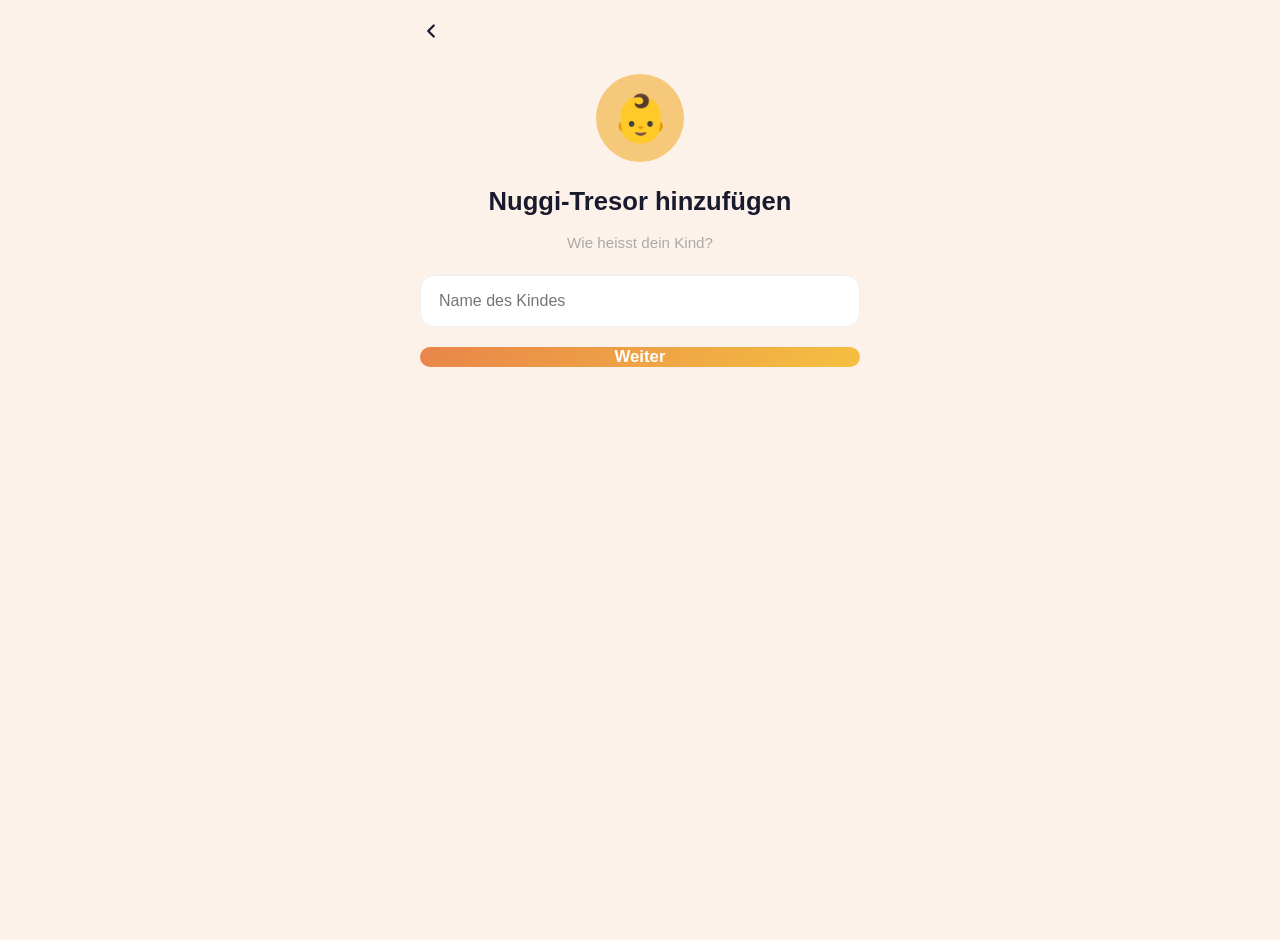
==== add-tresor.html @ a55d3f52 "Erste Anpassungen für die Nuggi App" ====
<!DOCTYPE html>
<html lang="de">
  <head>
    <meta charset="UTF-8" />
    <meta name="viewport" content="width=device-width, initial-scale=1.0" />
    <title>Tresor hinzufügen</title>
    <link rel="stylesheet" href="css/style.css" />
  </head>
  <body class="dashboard">
    <div class="add-container">

      <!-- Step 1: Name -->
      <div id="step1" class="step">
        <div class="step-topbar">
          <button class="icon-btn back-btn" onclick="window.location.href='dashboard.html'">
            <svg width="22" height="22" viewBox="0 0 24 24" fill="none" stroke="currentColor" stroke-width="2.5" stroke-linecap="round" stroke-linejoin="round"><polyline points="15 18 9 12 15 6"/></svg>
          </button>
        </div>
        <div class="step-body">
          <div class="avatar avatar-xl">👶</div>
          <h1 class="step-title">Nuggi-Tresor hinzufügen</h1>
          <p class="step-subtitle">Wie heisst dein Kind?</p>
          <input type="text" id="childName" class="name-input" placeholder="Name des Kindes" />
          <button id="toStep2Btn" class="btn-primary">Weiter</button>
        </div>
      </div>

      <!-- Step 2: Avatar -->
      <div id="step2" class="step hidden">
        <div class="step-topbar">
          <button class="icon-btn back-btn" onclick="showStep(1)">
            <svg width="22" height="22" viewBox="0 0 24 24" fill="none" stroke="currentColor" stroke-width="2.5" stroke-linecap="round" stroke-linejoin="round"><polyline points="15 18 9 12 15 6"/></svg>
          </button>
        </div>
        <h1 class="step-title">Wähle einen Avatar</h1>
        <p class="step-subtitle" id="avatarSubtitle">Dieser beschützt deinen Nuggi</p>
        <div class="animal-grid" id="animalGrid"></div>
        <button id="toStep3Btn" class="btn-primary" disabled>Tresor erstellen</button>
      </div>

      <!-- Step 3: Goal -->
      <div id="step3" class="step hidden">
        <div class="step-topbar">
          <button class="icon-btn back-btn" onclick="showStep(2)">
            <svg width="22" height="22" viewBox="0 0 24 24" fill="none" stroke="currentColor" stroke-width="2.5" stroke-linecap="round" stroke-linejoin="round"><polyline points="15 18 9 12 15 6"/></svg>
          </button>
        </div>
        <div class="step-body">
          <div class="avatar avatar-xl" id="selectedAvatar">🐼</div>
          <h1 class="step-title">Tages-Ziel setzen</h1>
          <p class="step-subtitle">Wie viele Stunden soll der Nuggi täglich im Tresor sein?</p>
          <div class="card goal-card">
            <div class="time-display" id="timeDisplay">8:00</div>
            <div class="time-unit-label">Stunden : Minuten</div>
            <div class="slider-section">
              <div class="slider-header">
                <span>Stunden</span>
                <span id="hLabel" class="slider-value">8h</span>
              </div>
              <input type="range" id="hoursSlider" min="0" max="24" value="8" />
              <div class="slider-marks"><span>0h</span><span>24h</span></div>
            </div>
            <div class="slider-section">
              <div class="slider-header">
                <span>Minuten</span>
                <span id="mLabel" class="slider-value">0m</span>
              </div>
              <input type="range" id="minutesSlider" min="0" max="59" value="0" />
              <div class="slider-marks"><span>0m</span><span>59m</span></div>
            </div>
          </div>
          <button id="saveTresorBtn" class="btn-primary">Ziel speichern</button>
        </div>
      </div>

    </div>
    <script src="js/add-tresor.js"></script>
  </body>
</html>
---- css/style.css ----
/* style.css */
body {
  font-family: Arial, sans-serif;
  margin: 20px;
  max-width: 600px;
  line-height: 1.5;
}

h1 {
  margin-bottom: 1em;
}

form > div {
  margin-bottom: 1em;
}

label {
  display: inline-block;
  width: 80px;
}

input[type="email"],
input[type="password"] {
  width: 200px;
  padding: 4px;
}

button {
  padding: 8px 16px;
  cursor: pointer;
}

p {
  margin-top: 1em;
}

/* ===== DASHBOARD ===== */
body.dashboard {
  max-width: 100%;
  min-height: 100vh;
  margin: 0;
  padding: 0;
  background: #FDF2EA;
  line-height: 1.5;
}

body.dashboard h1 {
  margin-bottom: 0;
}

body.dashboard button {
  padding: 0;
}

.app-container {
  max-width: 440px;
  margin: 0 auto;
  padding: 28px 16px 40px;
  display: flex;
  flex-direction: column;
  gap: 16px;
}

.card {
  background: #fff;
  border-radius: 20px;
  box-shadow: 0 2px 16px rgba(0, 0, 0, 0.07);
  padding: 20px;
}

/* Header card */
.header-card {
  display: flex;
  align-items: center;
  gap: 14px;
}

.avatar {
  width: 54px;
  height: 54px;
  border-radius: 50%;
  background: #FDE8D5;
  display: flex;
  align-items: center;
  justify-content: center;
  font-size: 26px;
  flex-shrink: 0;
}

.header-text {
  flex: 1;
}

.header-text h1 {
  font-size: 1.25em;
  color: #1a1a2e;
  margin: 0 0 2px;
}

.header-text p {
  margin: 0;
  font-size: 0.85em;
  color: #999;
}

.header-icons {
  display: flex;
  gap: 8px;
  flex-shrink: 0;
}

.icon-btn {
  background: none;
  border: none;
  cursor: pointer;
  color: #E8854A;
  display: flex;
  align-items: center;
  padding: 4px;
}

/* Tresor cards */
.tresor-card {
  display: flex;
  flex-direction: column;
  gap: 14px;
}

.tresor-top {
  display: flex;
  align-items: center;
  gap: 14px;
}

.tresor-info h2 {
  font-size: 1.2em;
  color: #1a1a2e;
  margin: 0 0 4px;
}

.tresor-status {
  display: flex;
  align-items: center;
  gap: 6px;
  font-size: 0.85em;
  color: #999;
}

.status-dot {
  width: 8px;
  height: 8px;
  border-radius: 50%;
  background: #bbb;
  flex-shrink: 0;
}

.status-dot.in { background: #4CAF50; }

.tresor-bottom {
  width: 100%;
}

.tresor-time-row {
  display: flex;
  justify-content: space-between;
  align-items: center;
  font-size: 0.85em;
  color: #888;
  margin-bottom: 8px;
}

.tresor-time-row span:last-child {
  font-weight: bold;
  color: #1a1a2e;
}

.progress-bar {
  height: 8px;
  background: #FDE8D5;
  border-radius: 6px;
  overflow: hidden;
}

.progress-fill {
  height: 100%;
  background: linear-gradient(90deg, #E8854A, #F5C040);
  border-radius: 6px;
  transition: width 0.4s ease;
}

/* Add button */
.btn-add-tresor {
  width: 100%;
  padding: 18px;
  background: linear-gradient(135deg, #E8854A 0%, #F5C040 100%);
  color: #fff;
  border: none;
  border-radius: 16px;
  font-size: 1.05em;
  font-weight: bold;
  cursor: pointer;
  letter-spacing: 0.01em;
}

.loading, .empty {
  color: #aaa;
  font-size: 0.95em;
  text-align: center;
  margin: 8px 0;
}

/* ===== AUTH (Login / Register) ===== */
body.auth {
  max-width: 100%;
  min-height: 100vh;
  margin: 0;
  padding: 0;
  background: #FDF2EA;
  display: flex;
  justify-content: center;
}

.auth-container {
  width: 100%;
  max-width: 440px;
  padding: 48px 24px 40px;
  display: flex;
  flex-direction: column;
  align-items: center;
}

.hero-circle {
  width: 116px;
  height: 116px;
  border-radius: 50%;
  background: linear-gradient(145deg, #F5C040, #E8854A);
  display: flex;
  align-items: center;
  justify-content: center;
  font-size: 58px;
  box-shadow: 0 12px 40px rgba(232, 133, 74, 0.35);
  margin-bottom: 28px;
}

.auth-title {
  font-size: 2.2em;
  font-weight: bold;
  color: #1a1a2e;
  margin: 0 0 8px;
  text-align: center;
}

.auth-subtitle {
  font-size: 0.95em;
  color: #E8854A;
  margin: 0 0 32px;
  text-align: center;
}

.auth-card {
  background: #fff;
  border-radius: 20px;
  box-shadow: 0 2px 16px rgba(0, 0, 0, 0.07);
  padding: 20px;
  width: 100%;
  box-sizing: border-box;
  display: flex;
  flex-direction: column;
  gap: 12px;
  margin-bottom: 20px;
  border: none;
}

.input-group {
  display: flex;
  align-items: center;
  background: #f8f8f8;
  border-radius: 12px;
  padding: 4px 14px;
  border: 1.5px solid #eee;
  gap: 10px;
}

.input-icon { font-size: 1.1em; }

.input-group input {
  flex: 1;
  border: none;
  background: transparent;
  padding: 13px 4px;
  font-size: 1em;
  outline: none;
  color: #333;
}

.auth-divider {
  display: flex;
  align-items: center;
  width: 100%;
  gap: 12px;
  margin: 0 0 16px;
  color: #bbb;
  font-size: 0.85em;
}

.auth-divider::before,
.auth-divider::after {
  content: '';
  flex: 1;
  height: 1px;
  background: #ddd;
}

.auth-secondary-btn {
  display: block;
  width: 100%;
  padding: 18px;
  background: #fff;
  border-radius: 20px;
  box-shadow: 0 2px 16px rgba(0, 0, 0, 0.07);
  text-align: center;
  color: #555;
  font-size: 1.05em;
  text-decoration: none;
  box-sizing: border-box;
}

/* ===== ADD TRESOR ===== */
.add-container {
  max-width: 440px;
  margin: 0 auto;
  padding: 0 16px 40px;
  min-height: 100vh;
  display: flex;
  flex-direction: column;
}

.step { display: flex; flex-direction: column; flex: 1; }
.step.hidden { display: none; }

.step-topbar {
  padding: 20px 0 8px;
  display: flex;
  align-items: center;
}

.step-body {
  display: flex;
  flex-direction: column;
  align-items: center;
  flex: 1;
  padding-top: 24px;
  gap: 12px;
}

.avatar-xl {
  width: 88px;
  height: 88px;
  border-radius: 50%;
  background: #F5C87A;
  display: flex;
  align-items: center;
  justify-content: center;
  font-size: 46px;
  margin-bottom: 8px;
}

.step-title {
  font-size: 1.6em;
  font-weight: bold;
  color: #1a1a2e;
  text-align: center;
  margin: 0;
}

.step-subtitle {
  font-size: 0.95em;
  color: #aaa;
  text-align: center;
  margin: 0 0 8px;
}

.name-input {
  width: 100%;
  padding: 16px 18px;
  border: 1.5px solid #eee;
  border-radius: 14px;
  font-size: 1em;
  outline: none;
  box-sizing: border-box;
  background: #fff;
}

.name-input:focus { border-color: #E8854A; }

.btn-primary {
  width: 100%;
  padding: 18px;
  background: linear-gradient(135deg, #E8854A, #F5C040);
  color: #fff;
  border: none;
  border-radius: 16px;
  font-size: 1.05em;
  font-weight: bold;
  cursor: pointer;
  margin-top: 8px;
}

.btn-primary:disabled {
  background: #ddd;
  color: #bbb;
  cursor: default;
}

/* Animal grid */
#step2 { padding-top: 8px; }

#step2 .step-title { text-align: center; margin: 12px 0 4px; }

.animal-grid {
  display: grid;
  grid-template-columns: repeat(3, 1fr);
  gap: 10px;
  width: 100%;
  margin: 12px 0 16px;
}

.animal-card {
  background: #fff;
  border-radius: 16px;
  box-shadow: 0 2px 10px rgba(0,0,0,0.06);
  padding: 16px 8px 12px;
  display: flex;
  flex-direction: column;
  align-items: center;
  gap: 8px;
  cursor: pointer;
  border: 2px solid transparent;
  transition: border-color 0.15s;
}

.animal-card.selected { border-color: #E8854A; background: #FFF8F4; }
.animal-emoji { font-size: 2.2em; line-height: 1; }
.animal-name { font-size: 0.78em; color: #555; }

/* Goal card */
.goal-card {
  width: 100%;
  box-sizing: border-box;
  padding: 24px 20px;
  display: flex;
  flex-direction: column;
  align-items: center;
  gap: 0;
}

.time-display {
  font-size: 3.5em;
  font-weight: bold;
  color: #1a1a2e;
  line-height: 1;
}

.time-unit-label {
  font-size: 0.82em;
  color: #bbb;
  margin: 4px 0 20px;
}

.slider-section { width: 100%; margin-bottom: 16px; }

.slider-header {
  display: flex;
  justify-content: space-between;
  font-size: 0.9em;
  color: #555;
  margin-bottom: 8px;
}

.slider-value { font-weight: bold; color: #1a1a2e; }

input[type="range"] {
  -webkit-appearance: none;
  width: 100%;
  height: 6px;
  border-radius: 4px;
  background: #FDE8D5;
  outline: none;
  cursor: pointer;
}

input[type="range"]::-webkit-slider-thumb {
  -webkit-appearance: none;
  width: 22px;
  height: 22px;
  border-radius: 50%;
  background: #E8854A;
  cursor: pointer;
  box-shadow: 0 1px 4px rgba(0,0,0,0.15);
}

input[type="range"]::-moz-range-thumb {
  width: 22px;
  height: 22px;
  border-radius: 50%;
  background: #E8854A;
  cursor: pointer;
  border: none;
}

.slider-marks {
  display: flex;
  justify-content: space-between;
  font-size: 0.75em;
  color: #bbb;
  margin-top: 4px;
}

/* ===== STATS PAGE ===== */
.stats-page-header {
  display: flex;
  align-items: center;
  justify-content: space-between;
  padding: 4px 0 8px;
}

.stats-title {
  font-size: 1.2em;
  color: #1a1a2e;
  margin: 0;
  text-align: center;
  flex: 1;
}

.back-btn {
  color: #1a1a2e;
}

.header-spacer {
  width: 30px;
}

.stats-card {
  padding: 20px 20px 24px;
}

.week-nav {
  display: flex;
  align-items: center;
  justify-content: space-between;
  margin-bottom: 24px;
}

.week-range {
  font-size: 0.9em;
  color: #999;
  text-align: center;
}

.week-nav-btn {
  background: none;
  border: none;
  cursor: pointer;
  color: #E8854A;
  display: flex;
  align-items: center;
  padding: 4px;
}

.week-nav-btn:disabled {
  color: #ddd;
  cursor: default;
}

.tresor-stat-section {
  padding: 16px 0 8px;
}

.tresor-stat-header {
  display: flex;
  align-items: center;
  gap: 14px;
  margin-bottom: 20px;
}

.tresor-stat-header h2 {
  font-size: 1.15em;
  color: #1a1a2e;
  margin: 0 0 3px;
}

.goal-label {
  font-size: 0.82em;
  color: #aaa;
  margin: 0;
}

.week-bars {
  display: flex;
  gap: 6px;
  align-items: flex-end;
  margin-bottom: 12px;
}

.bar-col {
  flex: 1;
  display: flex;
  flex-direction: column;
  align-items: center;
  gap: 6px;
}

.bar-time-label {
  font-size: 0.65em;
  color: #bbb;
  height: 14px;
  text-align: center;
}

.bar-container {
  width: 100%;
  height: 90px;
  background: #FDE8D5;
  border-radius: 8px;
  display: flex;
  align-items: flex-end;
  overflow: hidden;
}

.bar {
  width: 100%;
  border-radius: 8px 8px 0 0;
  transition: height 0.4s ease;
}

.bar.in-progress  { background: linear-gradient(180deg, #F5C040, #E8854A); }
.bar.goal-reached { background: linear-gradient(180deg, #66BB6A, #43A047); }

.bar-day-label {
  font-size: 0.78em;
  color: #bbb;
  text-align: center;
}

.bar-day-label.today {
  color: #E8854A;
  font-weight: bold;
}

.chart-legend {
  display: flex;
  gap: 16px;
  font-size: 0.82em;
  color: #888;
  margin-top: 4px;
}

.legend-item {
  display: flex;
  align-items: center;
  gap: 5px;
}

.legend-dot {
  width: 10px;
  height: 10px;
  border-radius: 50%;
  display: inline-block;
}

.legend-dot.orange { background: #E8854A; }
.legend-dot.green  { background: #43A047; }

.tresor-divider {
  border: none;
  border-top: 1px solid #f0f0f0;
  margin: 8px 0;
}
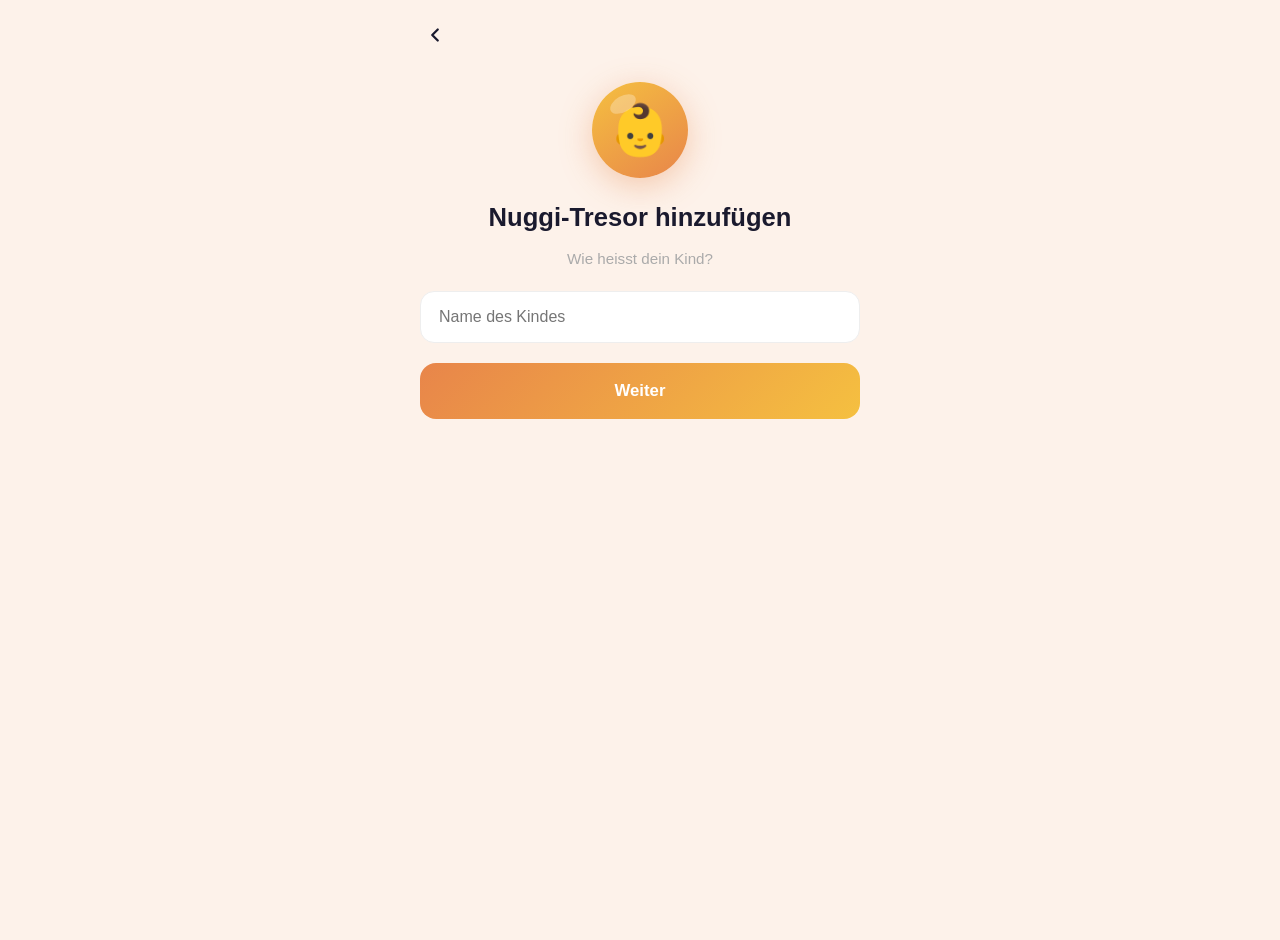
==== commit 06fb6648: "Anpassungen Daliy Start Alert-Box Fav Icon usw" ====
--- a/add-tresor.html
+++ b/add-tresor.html
@@ -4,6 +4,7 @@
     <meta charset="UTF-8" />
     <meta name="viewport" content="width=device-width, initial-scale=1.0" />
     <title>Tresor hinzufügen</title>
+    <link rel="icon" type="image/png" href="favicon.png" />
     <link rel="stylesheet" href="css/style.css" />
   </head>
   <body class="dashboard">
@@ -74,6 +75,7 @@
       </div>
 
     </div>
+    <script src="js/toast.js"></script>
     <script src="js/add-tresor.js"></script>
   </body>
 </html>
--- a/css/style.css
+++ b/css/style.css
@@ -48,9 +48,6 @@
   margin-bottom: 0;
 }
 
-body.dashboard button {
-  padding: 0;
-}
 
 .app-container {
   max-width: 440px;
@@ -58,7 +55,7 @@
   padding: 28px 16px 40px;
   display: flex;
   flex-direction: column;
-  gap: 16px;
+  gap: 20px;
 }
 
 .card {
@@ -75,16 +72,41 @@
   gap: 14px;
 }
 
+@keyframes mascotFloat {
+  0%, 100% { transform: translateY(0px); }
+  50% { transform: translateY(-8px); }
+}
+
+@keyframes mascotGlow {
+  0%, 100% { box-shadow: 0 8px 28px rgba(232, 133, 74, 0.35); }
+  50% { box-shadow: 0 14px 40px rgba(232, 133, 74, 0.55); }
+}
+
 .avatar {
   width: 54px;
   height: 54px;
   border-radius: 50%;
-  background: #FDE8D5;
+  background: linear-gradient(145deg, #F5C040, #E8854A);
   display: flex;
   align-items: center;
   justify-content: center;
   font-size: 26px;
   flex-shrink: 0;
+  box-shadow: 0 4px 14px rgba(232, 133, 74, 0.28);
+  position: relative;
+}
+
+.avatar::after {
+  content: '';
+  position: absolute;
+  top: 8px;
+  left: 10px;
+  width: 14px;
+  height: 9px;
+  background: rgba(255, 255, 255, 0.28);
+  border-radius: 50%;
+  transform: rotate(-30deg);
+  pointer-events: none;
 }
 
 .header-text {
@@ -119,11 +141,18 @@
   padding: 4px;
 }
 
+#tresorList {
+  display: flex;
+  flex-direction: column;
+  gap: 20px;
+}
+
 /* Tresor cards */
 .tresor-card {
   display: flex;
   flex-direction: column;
-  gap: 14px;
+  gap: 18px;
+  padding: 28px 24px;
 }
 
 .tresor-top {
@@ -156,6 +185,29 @@
 
 .status-dot.in { background: #4CAF50; }
 
+.session-live-row {
+  display: flex;
+  align-items: center;
+  gap: 5px;
+  margin-top: 5px;
+}
+
+.session-timer-icon {
+  font-size: 0.78em;
+  line-height: 1;
+}
+
+.session-timer {
+  display: inline-block;
+  background: linear-gradient(135deg, #FDE8D5, #FFF3E8);
+  color: #E8854A;
+  border-radius: 20px;
+  padding: 3px 10px;
+  font-size: 0.78em;
+  font-weight: 700;
+  letter-spacing: 0.01em;
+}
+
 .tresor-bottom {
   width: 100%;
 }
@@ -191,16 +243,172 @@
 /* Add button */
 .btn-add-tresor {
   width: 100%;
-  padding: 18px;
+  padding: 32px 18px;
   background: linear-gradient(135deg, #E8854A 0%, #F5C040 100%);
   color: #fff;
   border: none;
   border-radius: 16px;
-  font-size: 1.05em;
+  font-size: 1.1em;
   font-weight: bold;
   cursor: pointer;
   letter-spacing: 0.01em;
 }
+
+/* Start Day */
+.start-day-card {
+  display: flex;
+  align-items: center;
+  justify-content: space-between;
+  gap: 12px;
+  padding: 18px 20px;
+}
+
+.start-day-info {
+  display: flex;
+  align-items: center;
+  gap: 12px;
+  flex: 1;
+}
+
+.start-day-icon { font-size: 1.8em; }
+
+.start-day-info strong { display: block; color: #1a1a2e; font-size: 0.95em; }
+.start-day-info p { margin: 2px 0 0; font-size: 0.8em; color: #aaa; }
+
+.btn-start-day {
+  background: linear-gradient(135deg, #E8854A, #F5C040);
+  color: #fff;
+  border: none;
+  border-radius: 12px;
+  padding: 10px 16px;
+  font-size: 0.9em;
+  font-weight: bold;
+  cursor: pointer;
+  white-space: nowrap;
+}
+
+.day-started-info {
+  text-align: center;
+  font-size: 0.85em;
+  color: #aaa;
+  padding: 2px 0;
+}
+
+.hidden { display: none !important; }
+
+/* ===== TRESOR DETAIL ===== */
+.tresor-detail-header {
+  display: flex;
+  align-items: center;
+  justify-content: space-between;
+  padding: 14px 16px;
+}
+
+.tresor-detail-title {
+  font-size: 1.1em;
+  color: #1a1a2e;
+  margin: 0;
+  text-align: center;
+  flex: 1;
+}
+
+.status-card {
+  display: flex;
+  flex-direction: column;
+  align-items: center;
+  padding: 36px 24px 32px;
+  gap: 10px;
+  text-align: center;
+}
+
+.status-card.nuggi-out {
+  border: 2px dashed #b0c4de;
+}
+
+.status-card.nuggi-in {
+  border: 2px solid #4CAF50;
+  background: #f4fff6;
+}
+
+.status-title {
+  font-size: 1.5em;
+  color: #1a1a2e;
+  margin: 8px 0 0;
+}
+
+.status-subtitle {
+  color: #aaa;
+  margin: 0;
+  font-size: 0.95em;
+}
+
+.goal-detail-card { padding: 20px 24px; }
+
+.goal-detail-header {
+  display: flex;
+  justify-content: space-between;
+  align-items: center;
+  margin-bottom: 2px;
+}
+
+.goal-detail-label { font-size: 1em; color: #1a1a2e; }
+
+.goal-detail-numbers {
+  font-size: 0.9em;
+  font-weight: bold;
+  color: #1a1a2e;
+}
+
+.remaining-pill {
+  display: inline-block;
+  background: #FDE8D5;
+  color: #E8854A;
+  border-radius: 20px;
+  padding: 8px 16px;
+  font-size: 0.88em;
+  font-weight: 600;
+  margin-top: 8px;
+}
+
+.remaining-pill.goal-reached {
+  background: #e8f5e9;
+  color: #43A047;
+}
+
+.verlauf-toggle-btn {
+  font-size: 1em;
+  color: #333;
+  text-align: center;
+}
+
+.verlauf-card { padding: 20px 24px; }
+
+.verlauf-title {
+  font-size: 1em;
+  color: #1a1a2e;
+  margin: 0 0 14px;
+}
+
+.session-row {
+  display: flex;
+  justify-content: space-between;
+  align-items: center;
+  padding: 10px 0;
+  border-bottom: 1px solid #f0f0f0;
+  font-size: 0.9em;
+}
+
+.session-row:last-child { border-bottom: none; }
+.session-time { color: #555; }
+.session-dur  { color: #E8854A; font-weight: 600; }
+
+.delete-tresor-btn {
+  color: #e74c3c;
+  font-size: 1em;
+  text-align: center;
+}
+
+/* ===== END TRESOR DETAIL ===== */
 
 .loading, .empty {
   color: #aaa;
@@ -230,16 +438,31 @@
 }
 
 .hero-circle {
-  width: 116px;
-  height: 116px;
+  width: 120px;
+  height: 120px;
   border-radius: 50%;
   background: linear-gradient(145deg, #F5C040, #E8854A);
   display: flex;
   align-items: center;
   justify-content: center;
-  font-size: 58px;
-  box-shadow: 0 12px 40px rgba(232, 133, 74, 0.35);
+  font-size: 60px;
+  box-shadow: 0 12px 40px rgba(232, 133, 74, 0.4);
   margin-bottom: 28px;
+  animation: mascotFloat 3s ease-in-out infinite, mascotGlow 3s ease-in-out infinite;
+  position: relative;
+}
+
+.hero-circle::after {
+  content: '';
+  position: absolute;
+  top: 17px;
+  left: 20px;
+  width: 34px;
+  height: 20px;
+  background: rgba(255, 255, 255, 0.28);
+  border-radius: 50%;
+  transform: rotate(-30deg);
+  pointer-events: none;
 }
 
 .auth-title {
@@ -354,15 +577,31 @@
 }
 
 .avatar-xl {
-  width: 88px;
-  height: 88px;
+  width: 96px;
+  height: 96px;
   border-radius: 50%;
-  background: #F5C87A;
+  background: linear-gradient(145deg, #F5C040, #E8854A);
   display: flex;
   align-items: center;
   justify-content: center;
-  font-size: 46px;
+  font-size: 50px;
   margin-bottom: 8px;
+  box-shadow: 0 8px 32px rgba(232, 133, 74, 0.38);
+  animation: mascotFloat 3s ease-in-out infinite, mascotGlow 3s ease-in-out infinite;
+  position: relative;
+}
+
+.avatar-xl::after {
+  content: '';
+  position: absolute;
+  top: 14px;
+  left: 17px;
+  width: 28px;
+  height: 16px;
+  background: rgba(255, 255, 255, 0.28);
+  border-radius: 50%;
+  transform: rotate(-30deg);
+  pointer-events: none;
 }
 
 .step-title {
@@ -427,21 +666,42 @@
 
 .animal-card {
   background: #fff;
-  border-radius: 16px;
-  box-shadow: 0 2px 10px rgba(0,0,0,0.06);
-  padding: 16px 8px 12px;
+  border-radius: 18px;
+  box-shadow: 0 4px 16px rgba(0,0,0,0.12);
+  padding: 20px 8px 14px;
   display: flex;
   flex-direction: column;
   align-items: center;
   gap: 8px;
   cursor: pointer;
-  border: 2px solid transparent;
-  transition: border-color 0.15s;
-}
-
-.animal-card.selected { border-color: #E8854A; background: #FFF8F4; }
-.animal-emoji { font-size: 2.2em; line-height: 1; }
-.animal-name { font-size: 0.78em; color: #555; }
+  border: 3px solid transparent;
+  transition: transform 0.2s ease, border-color 0.15s, box-shadow 0.2s ease;
+}
+
+.animal-card:hover {
+  transform: scale(1.07) translateY(-3px);
+  box-shadow: 0 10px 28px rgba(0,0,0,0.18);
+}
+
+.animal-card.selected {
+  border-color: rgba(255, 255, 255, 0.9);
+  box-shadow: 0 0 0 4px #E8854A, 0 10px 28px rgba(232, 133, 74, 0.4);
+  transform: scale(1.07) translateY(-3px);
+}
+
+.animal-emoji {
+  font-size: 2.6em;
+  line-height: 1;
+  filter: drop-shadow(0 2px 6px rgba(0, 0, 0, 0.25));
+}
+
+.animal-name {
+  font-size: 0.78em;
+  color: rgba(255, 255, 255, 0.92);
+  font-weight: 700;
+  text-shadow: 0 1px 3px rgba(0, 0, 0, 0.25);
+  letter-spacing: 0.02em;
+}
 
 /* Goal card */
 .goal-card {
@@ -676,3 +936,126 @@
   border-top: 1px solid #f0f0f0;
   margin: 8px 0;
 }
+
+/* ===== TOAST ===== */
+.app-toast {
+  position: fixed;
+  top: 20px;
+  left: 50%;
+  transform: translateX(-50%) translateY(-90px);
+  background: #fff;
+  border-radius: 16px;
+  box-shadow: 0 8px 36px rgba(0, 0, 0, 0.13);
+  padding: 14px 18px 14px 14px;
+  display: flex;
+  align-items: center;
+  gap: 12px;
+  max-width: 380px;
+  width: calc(100% - 40px);
+  z-index: 9999;
+  opacity: 0;
+  transition: transform 0.38s cubic-bezier(0.34, 1.46, 0.64, 1),
+              opacity 0.28s ease;
+  pointer-events: none;
+}
+
+.app-toast--show {
+  transform: translateX(-50%) translateY(0);
+  opacity: 1;
+  pointer-events: auto;
+}
+
+.app-toast__icon {
+  width: 26px;
+  height: 26px;
+  border-radius: 50%;
+  display: flex;
+  align-items: center;
+  justify-content: center;
+  font-size: 13px;
+  font-weight: 900;
+  flex-shrink: 0;
+  color: #fff;
+}
+
+.app-toast--success .app-toast__icon { background: #4CAF50; }
+.app-toast--error   .app-toast__icon { background: #E8854A; }
+
+.app-toast__msg {
+  font-size: 0.93em;
+  color: #1a1a2e;
+  line-height: 1.4;
+  font-weight: 500;
+}
+
+/* ===== CONFIRM SHEET ===== */
+.app-confirm-overlay {
+  position: fixed;
+  inset: 0;
+  background: rgba(0, 0, 0, 0);
+  z-index: 9998;
+  display: flex;
+  align-items: flex-end;
+  justify-content: center;
+  transition: background 0.32s ease;
+}
+
+.app-confirm--show {
+  background: rgba(0, 0, 0, 0.42);
+}
+
+.app-confirm-sheet {
+  background: #fff;
+  border-radius: 24px 24px 0 0;
+  padding: 12px 24px 44px;
+  width: 100%;
+  max-width: 440px;
+  transform: translateY(100%);
+  transition: transform 0.36s cubic-bezier(0.34, 1.2, 0.64, 1);
+}
+
+.app-confirm--show .app-confirm-sheet {
+  transform: translateY(0);
+}
+
+.app-confirm-handle {
+  width: 40px;
+  height: 4px;
+  background: #e0e0e0;
+  border-radius: 2px;
+  margin: 0 auto 24px;
+}
+
+.app-confirm-msg {
+  font-size: 1em;
+  color: #1a1a2e;
+  text-align: center;
+  margin: 0 0 24px;
+  line-height: 1.5;
+}
+
+.app-confirm-actions {
+  display: flex;
+  flex-direction: column;
+  gap: 10px;
+}
+
+.app-confirm-btn {
+  width: 100%;
+  padding: 17px;
+  border: none;
+  border-radius: 14px;
+  font-size: 1em;
+  font-weight: bold;
+  cursor: pointer;
+}
+
+.app-confirm-btn--delete {
+  background: linear-gradient(135deg, #e74c3c, #c0392b);
+  color: #fff;
+}
+
+.app-confirm-btn--cancel {
+  background: #f2f2f2;
+  color: #555;
+}
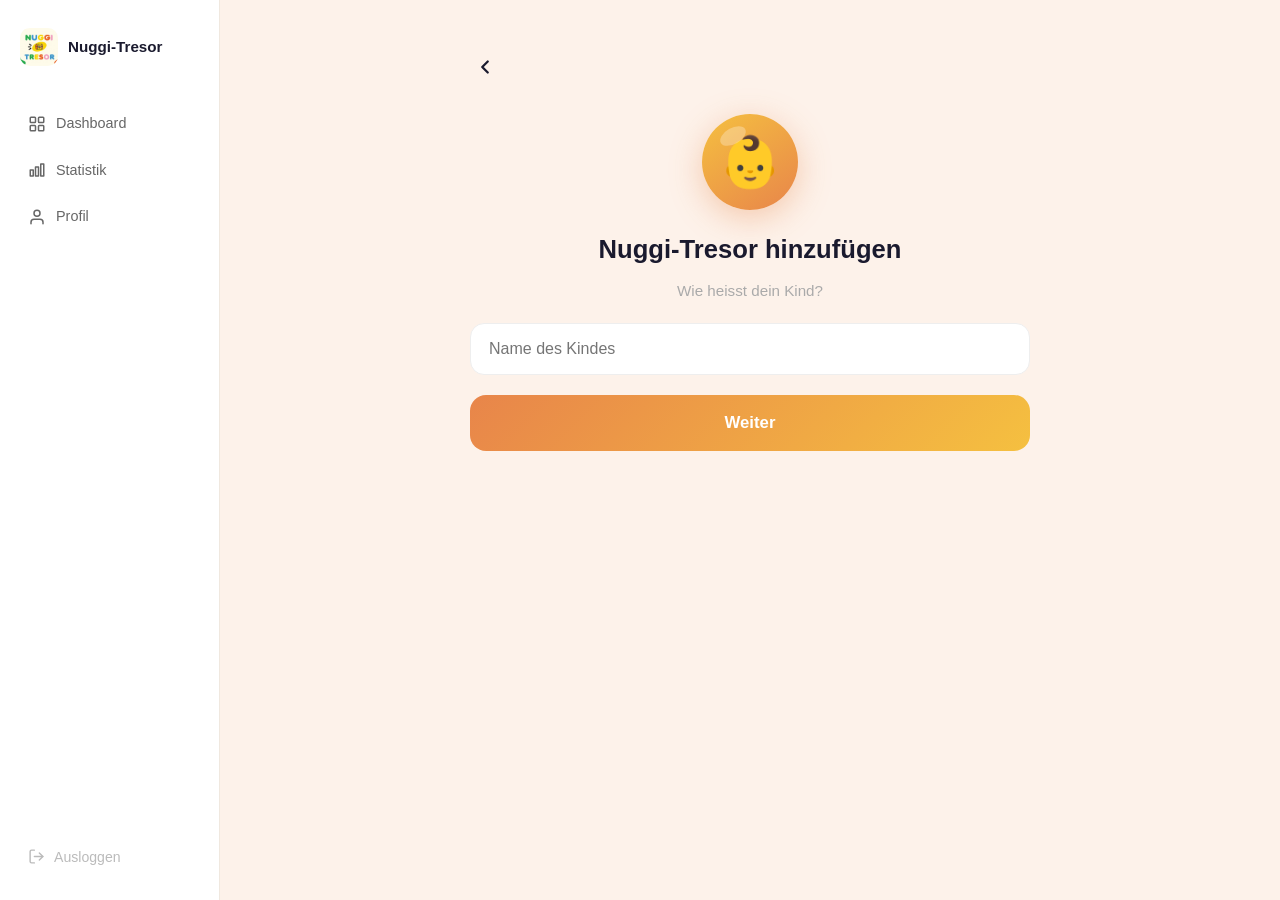
==== commit 6f366b11: "Anpassungen Responsive" ====
--- a/add-tresor.html
+++ b/add-tresor.html
@@ -76,6 +76,7 @@
 
     </div>
     <script src="js/toast.js"></script>
+    <script src="js/sidebar.js"></script>
     <script src="js/add-tresor.js"></script>
   </body>
 </html>
--- a/css/style.css
+++ b/css/style.css
@@ -741,6 +741,7 @@
 
 input[type="range"] {
   -webkit-appearance: none;
+  appearance: none;
   width: 100%;
   height: 6px;
   border-radius: 4px;
@@ -935,6 +936,143 @@
   border: none;
   border-top: 1px solid #f0f0f0;
   margin: 8px 0;
+}
+
+/* ===== SIDEBAR (Desktop only) ===== */
+.app-sidebar { display: none; }
+
+.sidebar-brand {
+  display: flex;
+  align-items: center;
+  gap: 10px;
+  padding: 0 4px;
+  margin-bottom: 36px;
+}
+
+.sidebar-brand-img {
+  width: 38px;
+  height: 38px;
+  border-radius: 10px;
+  object-fit: cover;
+  flex-shrink: 0;
+}
+
+.sidebar-brand-name {
+  font-size: 0.95em;
+  font-weight: 800;
+  color: #1a1a2e;
+  line-height: 1.2;
+}
+
+.sidebar-nav {
+  display: flex;
+  flex-direction: column;
+  gap: 3px;
+  flex: 1;
+}
+
+.sidebar-link {
+  display: flex;
+  align-items: center;
+  gap: 10px;
+  padding: 11px 12px;
+  border-radius: 12px;
+  font-size: 0.9em;
+  font-weight: 500;
+  color: #666;
+  text-decoration: none;
+  transition: background 0.15s, color 0.15s;
+}
+
+.sidebar-link:hover {
+  background: #FDE8D5;
+  color: #E8854A;
+}
+
+.sidebar-link--active {
+  background: linear-gradient(135deg, #FDE8D5, #FFF3E8);
+  color: #E8854A;
+  font-weight: 700;
+}
+
+.sidebar-logout-btn {
+  display: flex;
+  align-items: center;
+  gap: 9px;
+  width: 100%;
+  padding: 11px 12px;
+  background: none;
+  border: none;
+  border-radius: 12px;
+  font-size: 0.88em;
+  color: #bbb;
+  cursor: pointer;
+  text-align: left;
+  transition: background 0.15s, color 0.15s;
+}
+
+.sidebar-logout-btn:hover {
+  background: #fef2f2;
+  color: #e74c3c;
+}
+
+/* ===== DESKTOP LAYOUT ===== */
+@media (min-width: 768px) {
+  body.dashboard {
+    display: flex;
+    flex-direction: row;
+    align-items: stretch;
+  }
+
+  .app-sidebar {
+    display: flex;
+    flex-direction: column;
+    width: 220px;
+    min-height: 100vh;
+    height: 100vh;
+    position: sticky;
+    top: 0;
+    flex-shrink: 0;
+    background: #fff;
+    border-right: 1px solid #f0e8df;
+    padding: 28px 16px 24px;
+    box-sizing: border-box;
+    overflow-y: auto;
+  }
+
+  .app-container {
+    flex: 1;
+    max-width: none;
+    margin: 0;
+    padding: 40px 56px;
+  }
+
+  .add-container {
+    flex: 1;
+    max-width: 560px;
+    margin: 0 auto;
+    padding: 32px 48px 60px;
+    min-height: auto;
+  }
+
+  /* 2-column grid for tresor cards */
+  #tresorList {
+    display: grid;
+    grid-template-columns: repeat(2, 1fr);
+    gap: 20px;
+  }
+
+  /* Hide mobile-only header navigation on desktop (sidebar takes over) */
+  .header-icons {
+    display: none;
+  }
+
+  /* Profile save button: compact on desktop */
+  #profileForm .btn-add-tresor {
+    width: auto;
+    padding: 14px 32px;
+    align-self: flex-start;
+  }
 }
 
 /* ===== TOAST ===== */
